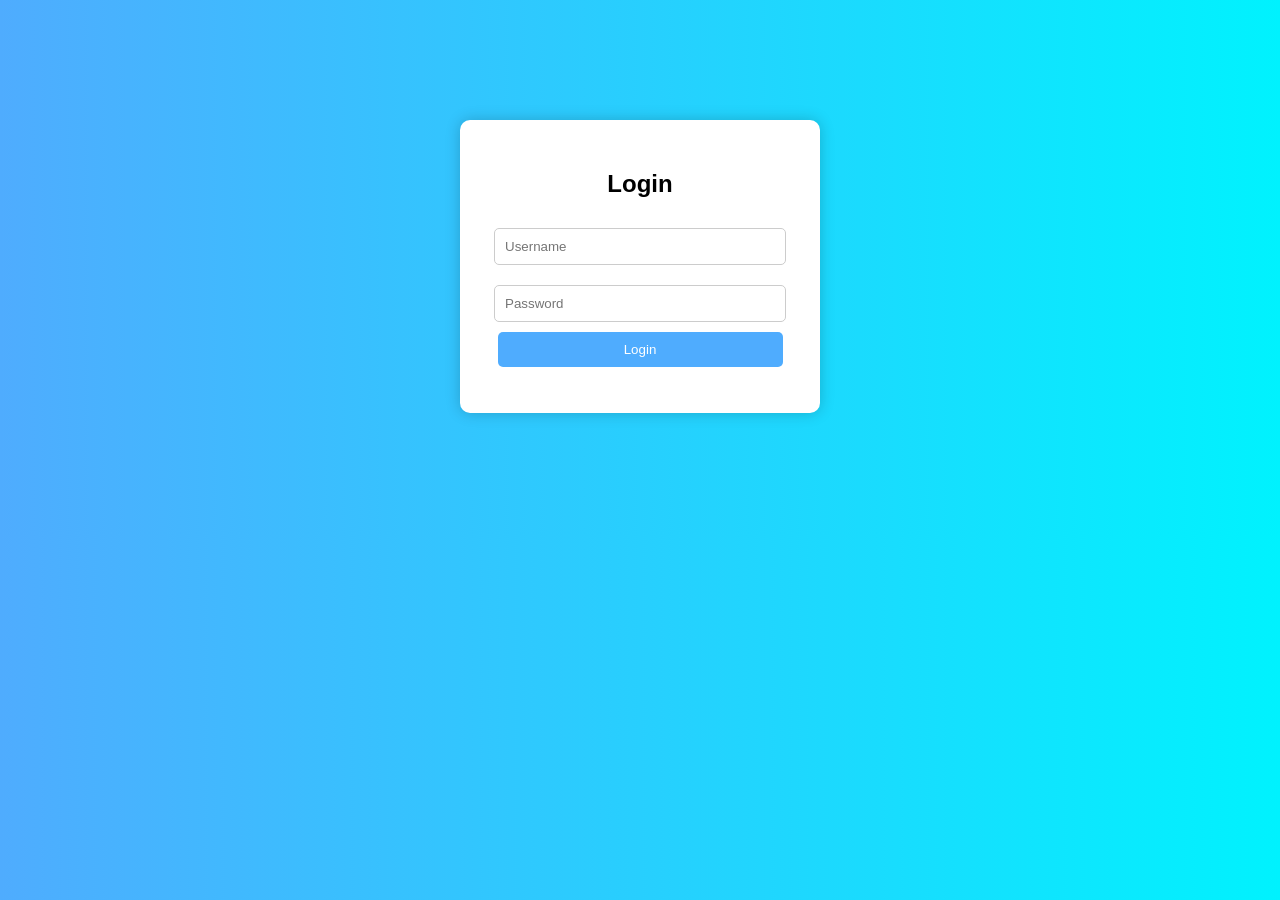
==== src/main/resources/static/certificate-tracking.html @ 24940651 "updates" ====
<!DOCTYPE html>
<html lang="en">
<head>
    <meta charset="UTF-8" />
    <meta name="viewport" content="width=device-width, initial-scale=1.0" />
    <title>Certificate Tracking</title>
    <link rel="stylesheet" href="css/certificate-tracking.css" />
</head>
<body>
    <div class="page-wrap">
        <section class="content-card">
            <div class="card-header">
                <div>
                    <h2>Certificate Tracking</h2>
                    <p>Track certificate submission status for approved requests and view uploaded certificates.</p>
                </div>
            </div>

            <div class="table-wrap">
                <table>
                    <thead>
                        <tr>
                            <th>Student Name</th>
                            <th>Event Name</th>
                            <th>Event End</th>
                            <th>Deadline</th>
                            <th>Status</th>
                            <th>Action</th>
                        </tr>
                    </thead>
                    <tbody id="trackingTable"></tbody>
                </table>
            </div>
        </section>
    </div>

    <script src="js/certificate-tracking.js"></script>
</body>
</html>
---- src/main/resources/static/css/certificate-tracking.css ----
* {
    margin: 0;
    padding: 0;
    box-sizing: border-box;
}

body {
    font-family: Arial, Helvetica, sans-serif;
    background: #f8fafc;
    color: #1f2937;
    padding: 20px;
}

.page-wrap {
    width: 100%;
}

.content-card {
    background: #fff;
    border-radius: 18px;
    padding: 24px;
    box-shadow: 0 8px 24px rgba(15, 23, 42, 0.05);
}

.card-header {
    margin-bottom: 22px;
}

.card-header h2 {
    font-size: 28px;
    color: #0f172a;
    margin-bottom: 8px;
}

.card-header p {
    color: #64748b;
    font-size: 15px;
}

.table-wrap {
    overflow-x: auto;
}

table {
    width: 100%;
    border-collapse: collapse;
}

thead {
    background: #f8fafc;
}

th, td {
    padding: 16px 14px;
    text-align: left;
    border-bottom: 1px solid #e5e7eb;
    font-size: 15px;
    vertical-align: middle;
}

th {
    color: #475569;
    font-size: 14px;
    text-transform: uppercase;
    letter-spacing: 0.4px;
}

.status-badge {
    display: inline-block;
    padding: 7px 12px;
    border-radius: 999px;
    font-size: 13px;
    font-weight: 700;
}

.status-badge.pending {
    background: #fef3c7;
    color: #b45309;
}

.status-badge.overdue {
    background: #fee2e2;
    color: #b91c1c;
}

.status-badge.submitted {
    background: #dcfce7;
    color: #15803d;
}

.remind-btn {
    background: #2563eb;
    color: #fff;
    border: none;
    padding: 10px 14px;
    border-radius: 10px;
    cursor: pointer;
    font-weight: 700;
}

.remind-btn:hover {
    background: #1d4ed8;
}

.empty-row {
    text-align: center;
    color: #64748b;
    padding: 24px;
}

.view-btn,
.verify-btn,
.remind-btn {
    display: inline-block;
    padding: 8px 14px;
    margin: 2px;
    border: none;
    border-radius: 8px;
    text-decoration: none;
    cursor: pointer;
    font-size: 14px;
    font-weight: 600;
}

.view-btn {
    background: #2563eb;
    color: #ffffff;
}

.view-btn:hover {
    opacity: 0.9;
}

.verify-btn {
    background: #16a34a;
    color: #ffffff;
}

.verify-btn:hover {
    opacity: 0.9;
}

.remind-btn {
    background: #f59e0b;
    color: #ffffff;
}

.remind-btn:hover {
    opacity: 0.9;
}

.status-badge.verified {
    background: #dcfce7;
    color: #166534;
}
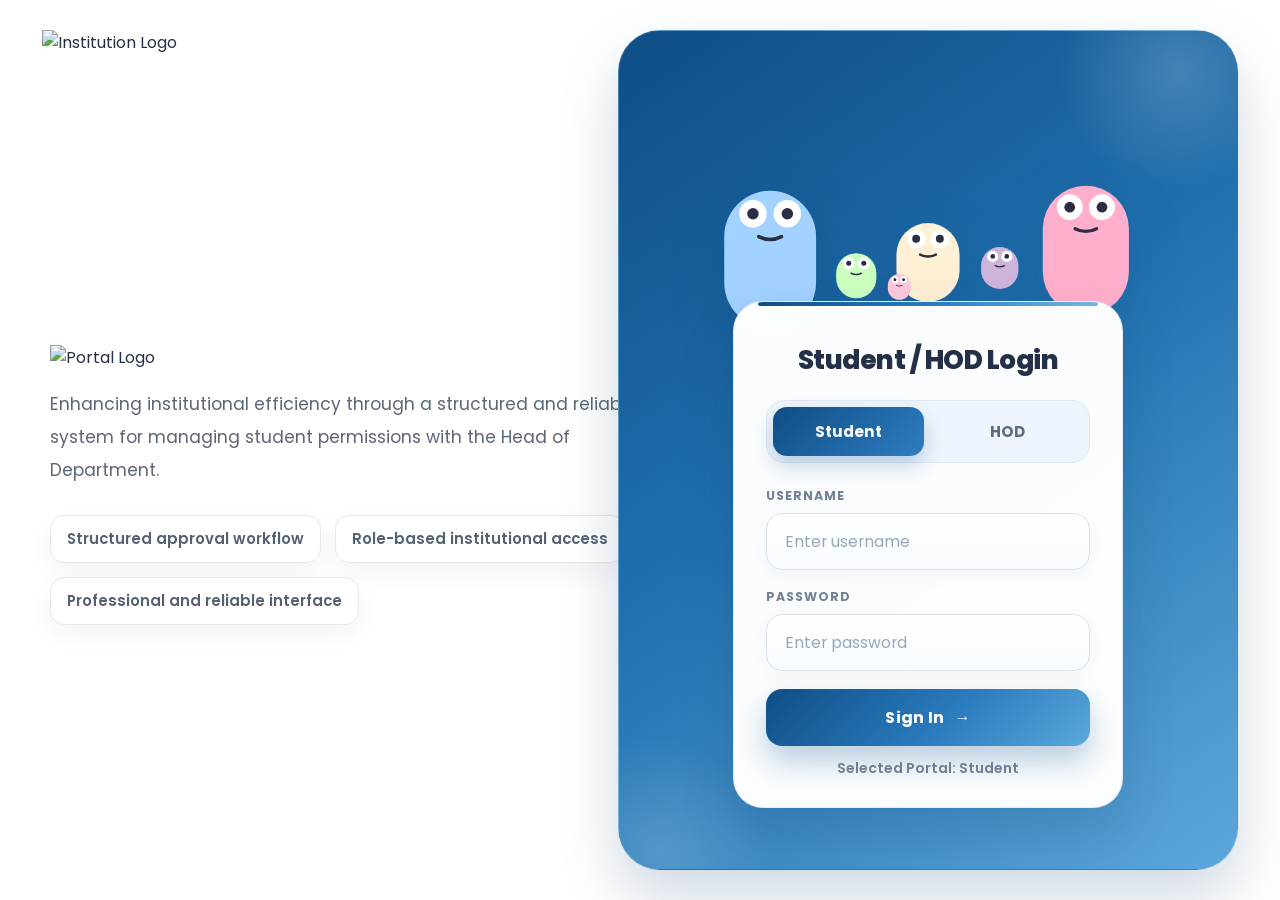
==== commit 83d86f8f: "yeah done must" ====
--- a/src/main/resources/static/certificate-tracking.html
+++ b/src/main/resources/static/certificate-tracking.html
@@ -12,7 +12,7 @@
             <div class="card-header">
                 <div>
                     <h2>Certificate Tracking</h2>
-                    <p>Track certificate submission status for approved requests and view uploaded certificates.</p>
+                    <p>Track certificate submission status only for approved requests that require certificate upload.</p>
                 </div>
             </div>
 
--- a/src/main/resources/static/css/certificate-tracking.css
+++ b/src/main/resources/static/css/certificate-tracking.css
@@ -152,4 +152,200 @@
 .status-badge.verified {
     background: #dcfce7;
     color: #166534;
+}
+
+.action-btn-group {
+    display: flex;
+    flex-wrap: wrap;
+    gap: 8px;
+}
+
+.view-btn,
+.verify-btn,
+.reject-btn,
+.remind-btn {
+    display: inline-block;
+    padding: 8px 14px;
+    margin: 2px;
+    border: none;
+    border-radius: 8px;
+    text-decoration: none;
+    cursor: pointer;
+    font-size: 13px;
+    font-weight: 700;
+    transition: 0.2s ease;
+}
+
+.view-btn {
+    background: #2563eb;
+    color: #ffffff;
+}
+
+.view-btn:hover {
+    opacity: 0.9;
+}
+
+.verify-btn {
+    background: #16a34a;
+    color: #ffffff;
+}
+
+.verify-btn:hover {
+    opacity: 0.9;
+}
+
+.reject-btn {
+    background: #dc2626;
+    color: #ffffff;
+}
+
+.reject-btn:hover {
+    opacity: 0.9;
+}
+
+.remind-btn {
+    background: #f59e0b;
+    color: #ffffff;
+}
+
+.remind-btn:hover {
+    opacity: 0.9;
+}
+
+.status-wrap {
+    display: flex;
+    flex-direction: column;
+    gap: 6px;
+}
+
+.status-badge.verified {
+    background: #dcfce7;
+    color: #166534;
+}
+
+.status-badge.rejected {
+    background: #fee2e2;
+    color: #b91c1c;
+}
+
+.remark-text {
+    font-size: 12px;
+    color: #7f1d1d;
+    line-height: 1.4;
+    font-weight: 600;
+    max-width: 240px;
+    word-break: break-word;
+}
+
+.action-btn-group {
+    display: flex;
+    flex-wrap: wrap;
+    gap: 8px;
+}
+
+.view-btn,
+.verify-btn,
+.reject-btn,
+.remind-btn {
+    display: inline-block;
+    padding: 8px 14px;
+    margin: 2px;
+    border: none;
+    border-radius: 8px;
+    text-decoration: none;
+    cursor: pointer;
+    font-size: 13px;
+    font-weight: 700;
+    transition: 0.2s ease;
+}
+
+.view-btn {
+    background: #2563eb;
+    color: #ffffff;
+}
+
+.view-btn:hover {
+    opacity: 0.9;
+}
+
+.verify-btn {
+    background: #16a34a;
+    color: #ffffff;
+}
+
+.verify-btn:hover {
+    opacity: 0.9;
+}
+
+.reject-btn {
+    background: #dc2626;
+    color: #ffffff;
+}
+
+.reject-btn:hover {
+    opacity: 0.9;
+}
+
+.remind-btn {
+    background: #f59e0b;
+    color: #ffffff;
+}
+
+.remind-btn:hover {
+    opacity: 0.9;
+}
+
+.status-wrap {
+    display: flex;
+    flex-direction: column;
+    gap: 6px;
+}
+
+.status-badge {
+    display: inline-block;
+    padding: 6px 12px;
+    border-radius: 999px;
+    font-size: 12px;
+    font-weight: 700;
+    width: fit-content;
+}
+
+.status-badge.pending {
+    background: #fef3c7;
+    color: #92400e;
+}
+
+.status-badge.submitted {
+    background: #dbeafe;
+    color: #1d4ed8;
+}
+
+.status-badge.verified {
+    background: #dcfce7;
+    color: #166534;
+}
+
+.status-badge.rejected {
+    background: #fee2e2;
+    color: #b91c1c;
+}
+
+.status-badge.overdue {
+    background: #ffe4e6;
+    color: #be123c;
+}
+
+.remark-text {
+    font-size: 12px;
+    color: #7f1d1d;
+    line-height: 1.4;
+    font-weight: 600;
+    max-width: 240px;
+    word-break: break-word;
+}
+
+.no-action-text {
+    color: #64748b;
+    font-size: 13px;
+    font-weight: 600;
 }
